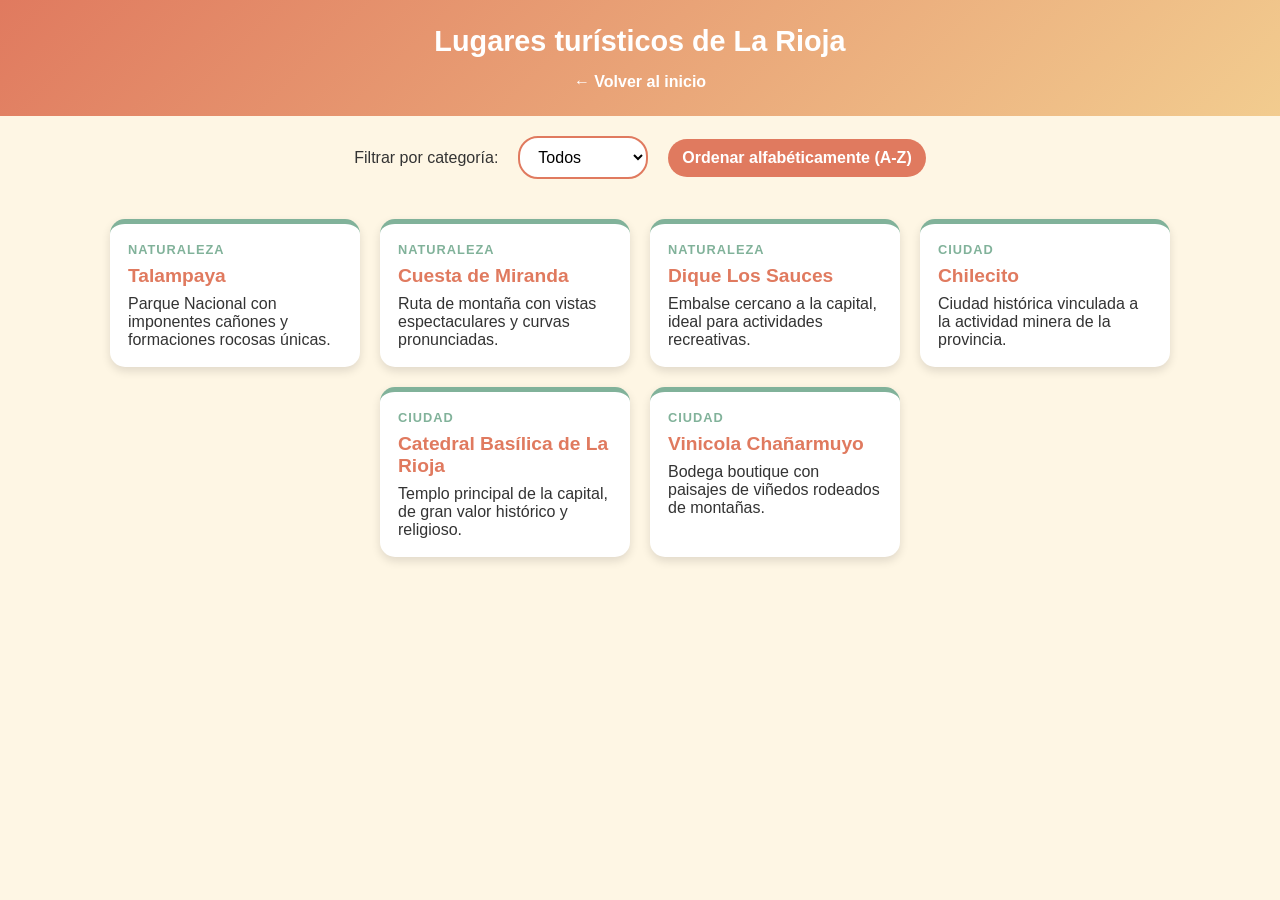
==== flexbox.html @ d09050f4 "Ejercicio 1: flexbox.html con tarjetas dinamicas, filtro y orden alfabetico" ====
<!DOCTYPE html>
<html lang="es">
<head>
  <meta charset="UTF-8">
  <meta name="viewport" content="width=device-width, initial-scale=1.0">
  <title>Lugares de La Rioja - Flexbox</title>
  <link rel="stylesheet" href="css/style.css">
  <link rel="stylesheet" href="css/flexbox.css">
</head>
<body>

  <header>
    <h1>Lugares turísticos de La Rioja</h1>
    <a href="index.html">← Volver al inicio</a>
  </header>

  <section id="controles">
    <label for="filtro-categoria">Filtrar por categoría:</label>
    <select id="filtro-categoria">
      <option value="todos">Todos</option>
      <option value="naturaleza">Naturaleza</option>
      <option value="ciudad">Ciudad</option>
    </select>

    <button id="btn-ordenar">Ordenar alfabéticamente (A-Z)</button>
  </section>

  <main id="contenedor-tarjetas">
    <!-- Las tarjetas se generan dinámicamente con JavaScript -->
  </main>

  <script src="js/flexbox.js"></script>
</body>
</html>
---- css/style.css ----
* {
  margin: 0;
  padding: 0;
  box-sizing: border-box;
}

body {
  font-family: 'Trebuchet MS', Arial, sans-serif;
  background-color: #fef6e4;
  color: #333;
}

header {
  background: linear-gradient(135deg, #e07a5f, #f2cc8f);
  color: white;
  padding: 25px;
  text-align: center;
}

header a {
  color: white;
  text-decoration: none;
  display: inline-block;
  margin-top: 10px;
  font-weight: bold;
}

header a:hover {
  text-decoration: underline;
}

h1 {
  margin-bottom: 5px;
  font-size: 1.8rem;
}
---- css/flexbox.css ----
#controles {
  display: flex;
  justify-content: center;
  align-items: center;
  gap: 20px;
  padding: 20px;
  flex-wrap: wrap;
}

#controles select,
#controles button {
  padding: 10px 14px;
  font-size: 1rem;
  border-radius: 20px;
  border: 2px solid #e07a5f;
  cursor: pointer;
  background-color: white;
}

#controles button {
  background-color: #e07a5f;
  color: white;
  border: none;
  font-weight: bold;
}

#controles button:hover {
  background-color: #c75c43;
  transform: scale(1.05);
}

#contenedor-tarjetas {
  display: flex;
  flex-wrap: wrap;
  justify-content: center;
  gap: 20px;
  padding: 20px;
}

.tarjeta {
  background-color: white;
  border-radius: 15px;
  box-shadow: 0 4px 10px rgba(0, 0, 0, 0.12);
  padding: 18px;
  width: 250px;
  display: flex;
  flex-direction: column;
  gap: 8px;
  transition: transform 0.2s, box-shadow 0.2s;
  border-top: 5px solid #81b29a;
}

.tarjeta:hover {
  transform: translateY(-6px) scale(1.02);
  box-shadow: 0 8px 16px rgba(0, 0, 0, 0.2);
}

.tarjeta h3 {
  color: #e07a5f;
  font-size: 1.2rem;
}

.tarjeta .categoria {
  font-size: 0.8rem;
  color: #81b29a;
  font-weight: bold;
  text-transform: uppercase;
  letter-spacing: 1px;
}
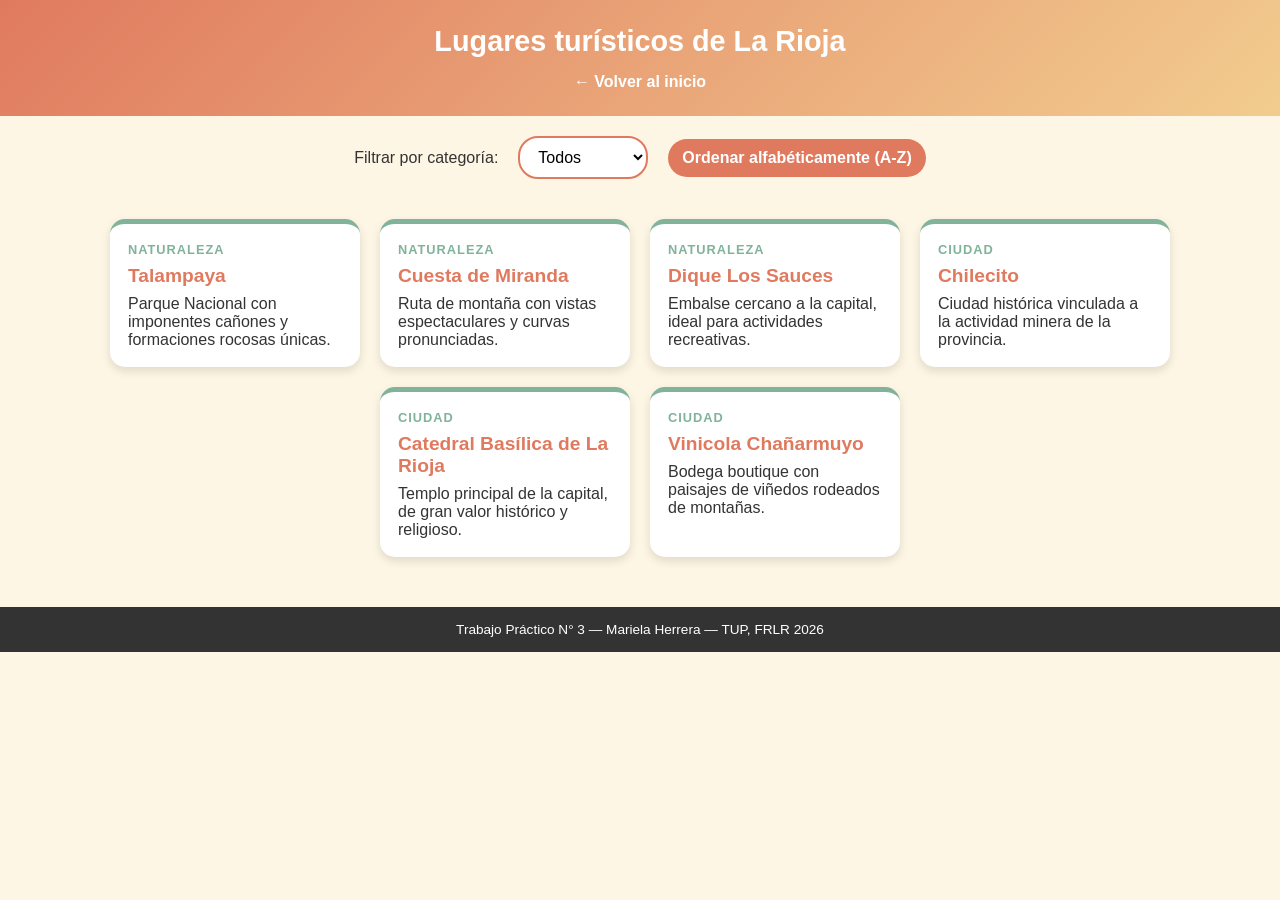
==== commit 552a9ef3: "Agregar footer con datos de autora en las 4 paginas" ====
--- a/flexbox.html
+++ b/flexbox.html
@@ -30,5 +30,8 @@
   </main>
 
   <script src="js/flexbox.js"></script>
+  <footer>
+    <p>Trabajo Práctico N° 3 — Mariela Herrera — TUP, FRLR 2026</p>
+  </footer>
 </body>
 </html>
--- a/css/style.css
+++ b/css/style.css
@@ -32,4 +32,12 @@
 h1 {
   margin-bottom: 5px;
   font-size: 1.8rem;
+}
+footer {
+  text-align: center;
+  padding: 15px;
+  background-color: #333;
+  color: white;
+  font-size: 0.85rem;
+  margin-top: 30px;
 }
